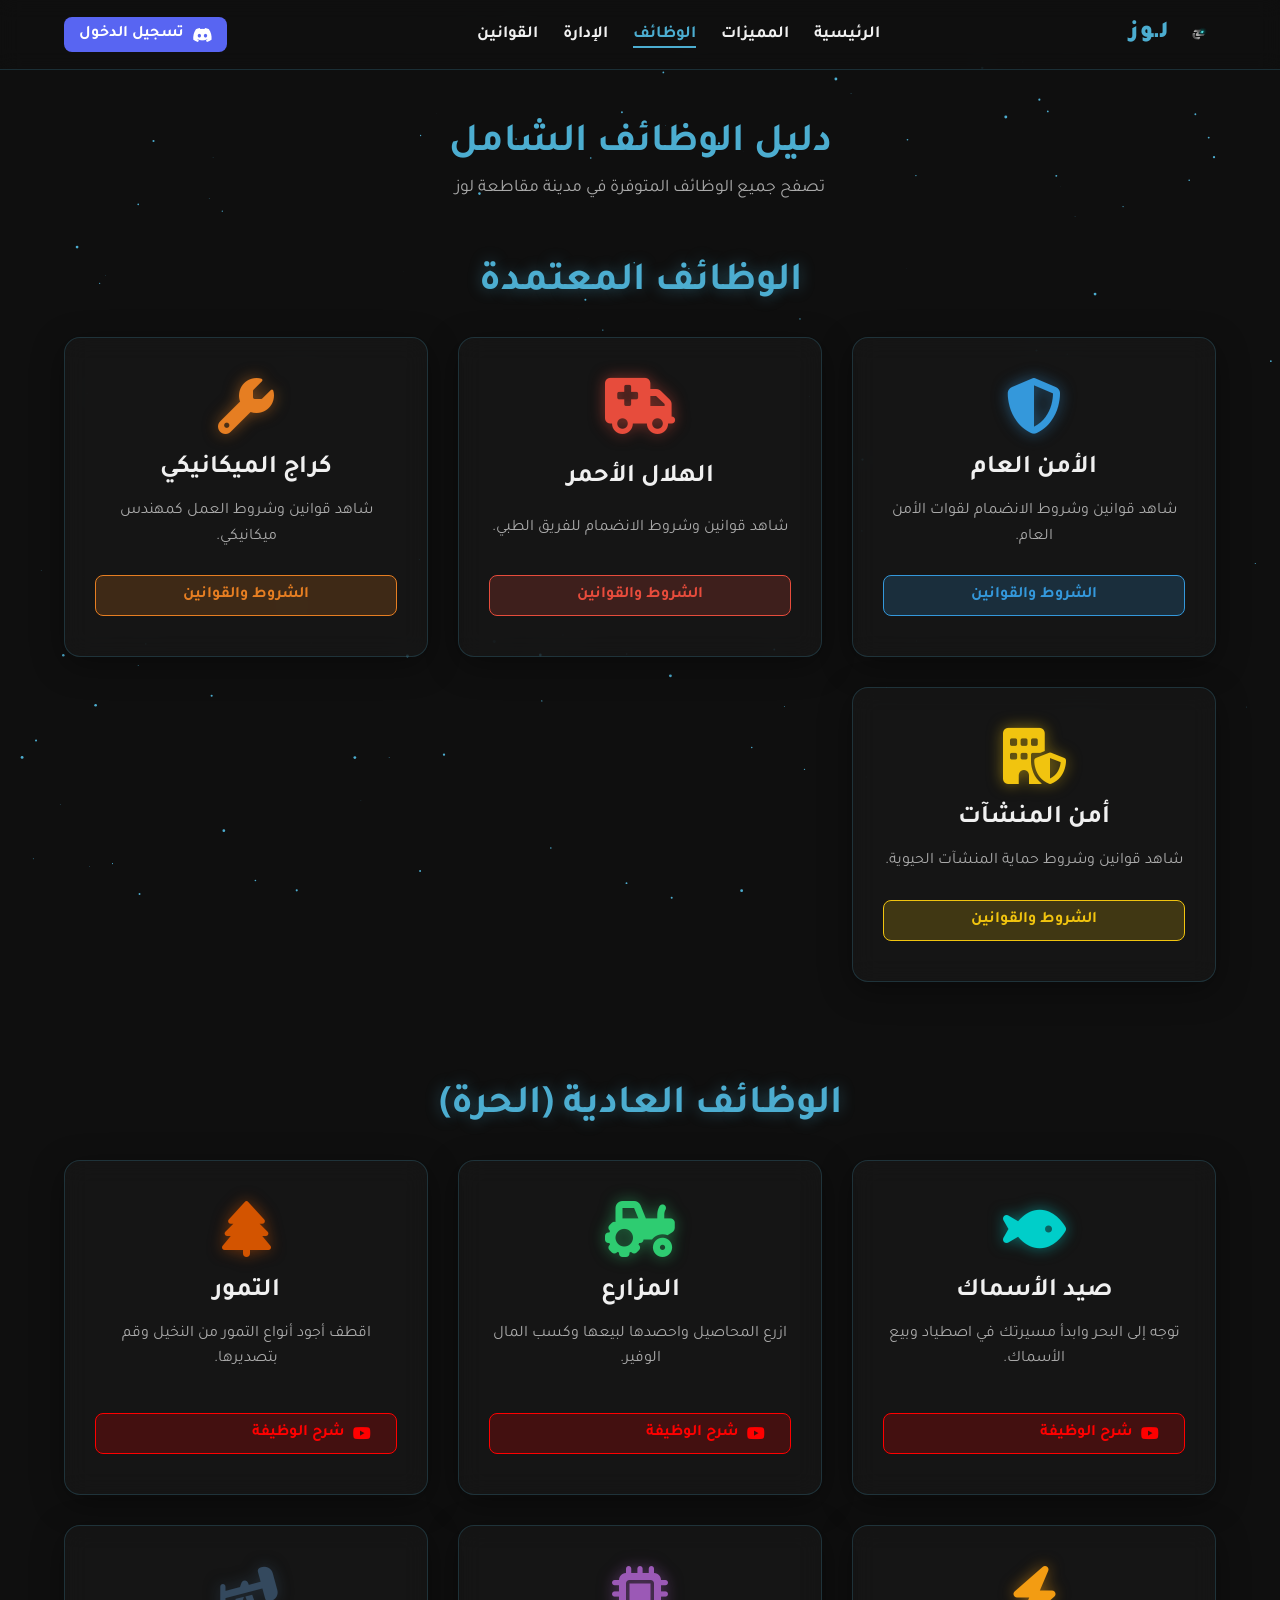
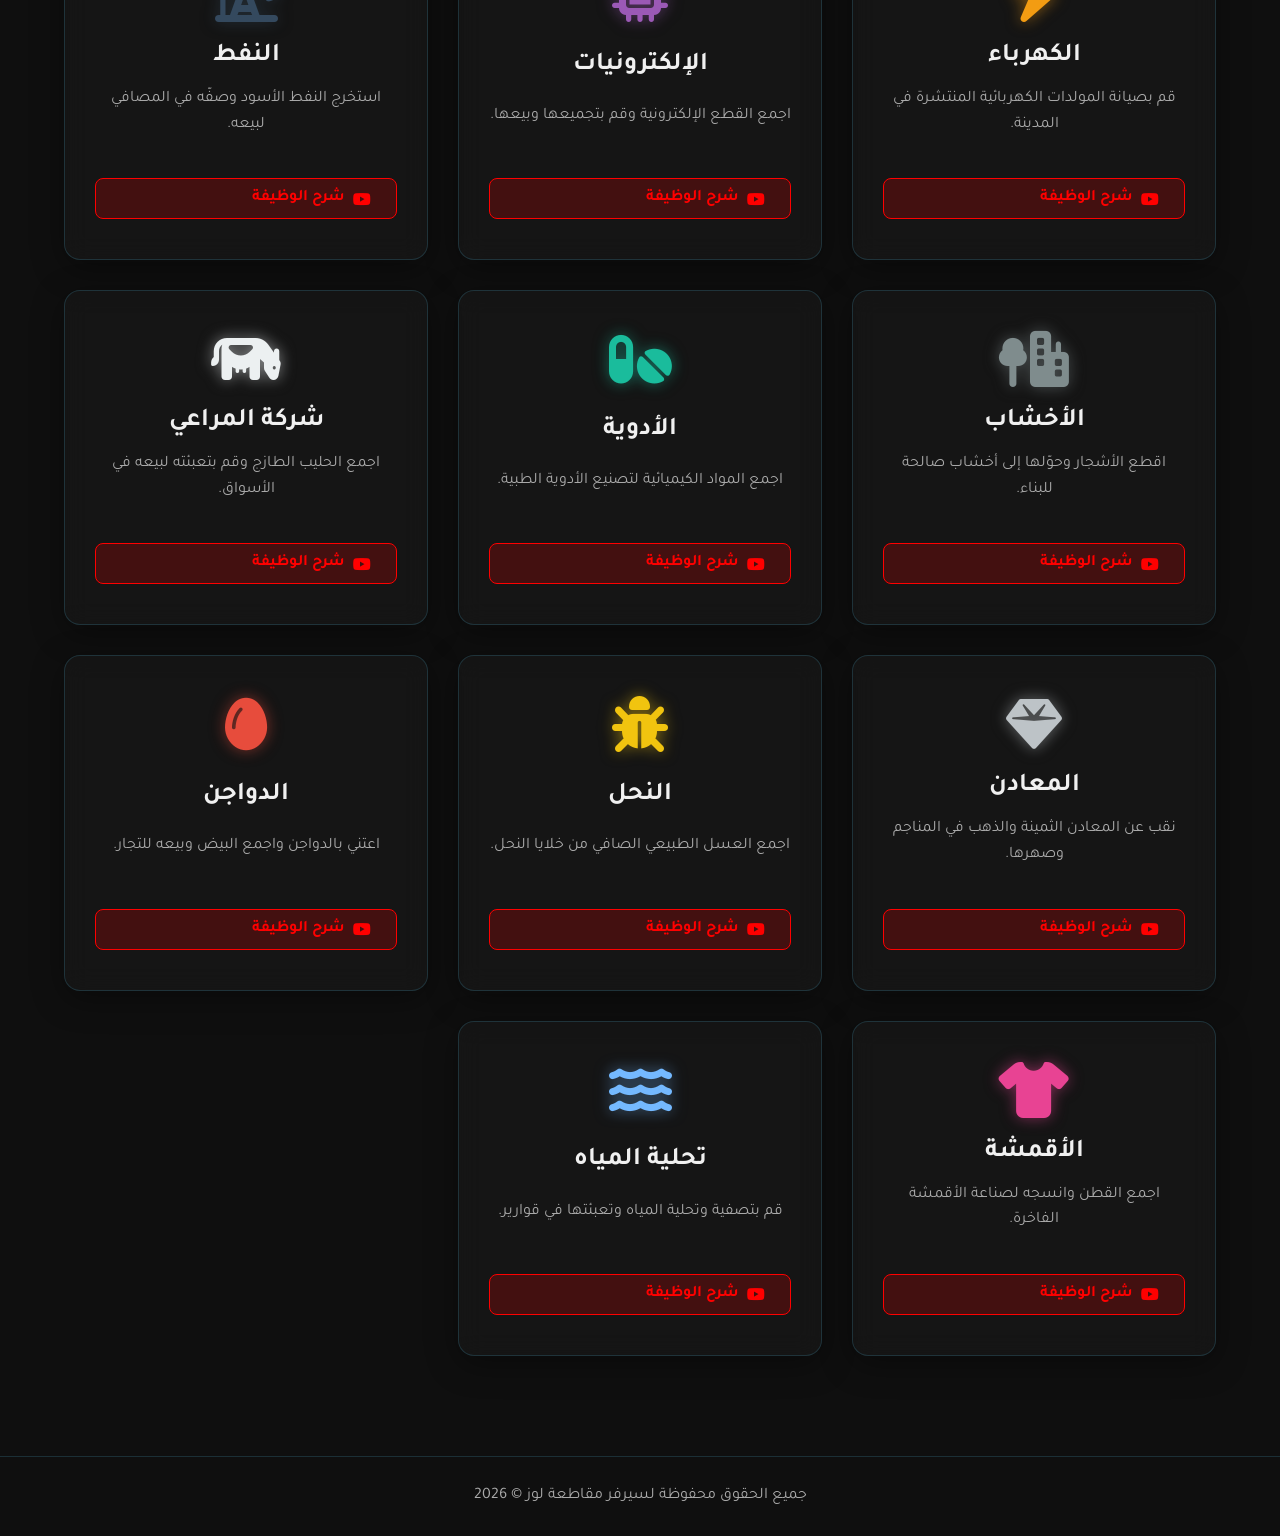
==== jobs.html @ 56bf6417 "Add files via upload" ====
﻿<!DOCTYPE html>
<html lang="ar" dir="rtl">

<head>
  <meta charset="UTF-8" />
  <meta name="viewport" content="width=device-width, initial-scale=1" />
  <title>دليل الوظائف | Loz Roleplay</title>
  <link rel="stylesheet" href="style.css" />
  <link href="https://fonts.googleapis.com/css2?family=Tajawal:wght@400;700;900&display=swap" rel="stylesheet" />
  <link rel="stylesheet" href="https://cdnjs.cloudflare.com/ajax/libs/font-awesome/6.4.0/css/all.min.css">
  <style>
    .jobs-page {
      padding: 120px 5% 50px;
      min-height: 100vh;
    }

    .jobs-section-title {
      font-size: 2.5rem;
      text-align: center;
      margin: 60px 0 30px;
      color: var(--primary-color);
      text-shadow: 0 0 15px rgba(76, 173, 208, 0.4);
    }

    .video-btn {
      background: rgba(255, 0, 0, 0.2);
      border: 1px solid #ff0000;
      color: #ff0000;
      padding: 10px 25px;
      border-radius: 8px;
      text-decoration: none;
      font-weight: bold;
      transition: all 0.3s;
      display: inline-flex;
      align-items: center;
      gap: 8px;
      margin-top: 15px;
    }

    .video-btn:hover {
      background: #ff0000;
      color: #fff;
      box-shadow: 0 5px 15px rgba(255, 0, 0, 0.4);
    }
  </style>
</head>

<body>


  <nav class="navbar" id="navbar">
    <div class="nav-brand" style="display: flex; align-items: center; gap: 10px;"><img src="logo/lozsmol.png" alt="Logo" style="height: 35px; border-radius: 50%;" />لـوز</div>
    <ul>
      <li><a href="index.html">الرئيسية</a></li>
      <li><a href="#features">المميزات</a></li>
      <li><a href="jobs.html" class="active">الوظائف</a></li>
      <li><a href="#admins">الإدارة</a></li>
      <li><a href="rules.html">القوانين</a></li>
    </ul>

    
    <div id="discord-auth" class="discord-auth">
      <a href="#" id="login-btn" class="discord-login-btn"><i class="fab fa-discord"></i> تسجيل الدخول</a>
      <div id="user-profile" class="user-profile" style="display: none;">
        <img id="user-avatar" src="" alt="Avatar" />
        <span id="user-name"></span>
        <button id="logout-btn" class="logout-btn"><i class="fas fa-sign-out-alt"></i></button>
      </div>
    </div>
  </nav>

  <canvas id="stars"></canvas>

  <div id="main">
    <section class="jobs-page">
      <h1 class="section-title reveal active">دليل الوظائف الشامل</h1>
      <p class="desc reveal active" style="text-align: center; margin-bottom: 50px;">تصفح جميع الوظائف المتوفرة في مدينة
        مقاطعة لوز</p>

      <!-- الوظائف المعتمدة -->
      <h2 class="jobs-section-title reveal active">الوظائف المعتمدة </h2>
      <div class="grid reveal active">
        <div class="faction-card glass">
          <i class="fas fa-shield-alt faction-icon police"></i>
          <h3>الأمن العام</h3>
          <p>شاهد قوانين وشروط الانضمام لقوات الأمن العام.</p>
          <a href="rules.html?tab=police" class="apply-btn police-btn">الشروط والقوانين</a>
        </div>

        <div class="faction-card glass">
          <i class="fas fa-ambulance faction-icon ems"></i>
          <h3>الهلال الأحمر</h3>
          <p>شاهد قوانين وشروط الانضمام للفريق الطبي.</p>
          <a href="rules.html?tab=ems" class="apply-btn ems-btn">الشروط والقوانين</a>
        </div>

        <div class="faction-card glass">
          <i class="fas fa-wrench faction-icon mechanic"></i>
          <h3>كراج الميكانيكي</h3>
          <p>شاهد قوانين وشروط العمل كمهندس ميكانيكي.</p>
          <a href="rules.html?tab=mechanic" class="apply-btn mechanic-btn">الشروط والقوانين</a>
        </div>

        <div class="faction-card glass">
          <i class="fas fa-building-shield faction-icon security"></i>
          <h3>أمن المنشآت</h3>
          <p>شاهد قوانين وشروط حماية المنشآت الحيوية.</p>
          <a href="rules.html?tab=security" class="apply-btn security-btn">الشروط والقوانين</a>
        </div>
      </div>

      <!-- الوظائف العادية -->
      <h2 class="jobs-section-title reveal active" style="margin-top: 100px;">الوظائف العادية (الحرة)</h2>
      <div class="grid reveal active">
        <!-- 1. السمك -->
        <div class="faction-card glass">
          <i class="fas fa-fish faction-icon fish"></i>
          <h3>صيد الأسماك</h3>
          <p>توجه إلى البحر وابدأ مسيرتك في اصطياد وبيع الأسماك.</p>
          <a href="YOUR_YOUTUBE_LINK_HERE" target="_blank" class="video-btn"><i class="fab fa-youtube"></i> شرح
            الوظيفة</a>
        </div>

        <!-- 2. المزارع -->
        <div class="faction-card glass">
          <i class="fas fa-tractor faction-icon farm"></i>
          <h3>المزارع</h3>
          <p>ازرع المحاصيل واحصدها لبيعها وكسب المال الوفير.</p>
          <a href="YOUR_YOUTUBE_LINK_HERE" target="_blank" class="video-btn"><i class="fab fa-youtube"></i> شرح
            الوظيفة</a>
        </div>

        <!-- 3. التمور -->
        <div class="faction-card glass">
          <i class="fas fa-tree faction-icon dates"></i>
          <h3>التمور</h3>
          <p>اقطف أجود أنواع التمور من النخيل وقم بتصديرها.</p>
          <a href="YOUR_YOUTUBE_LINK_HERE" target="_blank" class="video-btn"><i class="fab fa-youtube"></i> شرح
            الوظيفة</a>
        </div>

        <!-- 4. الكهرباء -->
        <div class="faction-card glass">
          <i class="fas fa-bolt faction-icon electricity"></i>
          <h3>الكهرباء</h3>
          <p>قم بصيانة المولدات الكهربائية المنتشرة في المدينة.</p>
          <a href="YOUR_YOUTUBE_LINK_HERE" target="_blank" class="video-btn"><i class="fab fa-youtube"></i> شرح
            الوظيفة</a>
        </div>

        <!-- 5. الإلكترونيات -->
        <div class="faction-card glass">
          <i class="fas fa-microchip faction-icon electronics"></i>
          <h3>الإلكترونيات</h3>
          <p>اجمع القطع الإلكترونية وقم بتجميعها وبيعها.</p>
          <a href="YOUR_YOUTUBE_LINK_HERE" target="_blank" class="video-btn"><i class="fab fa-youtube"></i> شرح
            الوظيفة</a>
        </div>

        <!-- 6. النفط -->
        <div class="faction-card glass">
          <i class="fas fa-oil-well faction-icon oil"></i>
          <h3>النفط</h3>
          <p>استخرج النفط الأسود وصفّه في المصافي لبيعه.</p>
          <a href="YOUR_YOUTUBE_LINK_HERE" target="_blank" class="video-btn"><i class="fab fa-youtube"></i> شرح
            الوظيفة</a>
        </div>

        <!-- 7. الأخشاب -->
        <div class="faction-card glass">
          <i class="fas fa-tree-city faction-icon wood"></i>
          <h3>الأخشاب</h3>
          <p>اقطع الأشجار وحوّلها إلى أخشاب صالحة للبناء.</p>
          <a href="YOUR_YOUTUBE_LINK_HERE" target="_blank" class="video-btn"><i class="fab fa-youtube"></i> شرح
            الوظيفة</a>
        </div>

        <!-- 8. الأدوية -->
        <div class="faction-card glass">
          <i class="fas fa-pills faction-icon medicine"></i>
          <h3>الأدوية</h3>
          <p>اجمع المواد الكيميائية لتصنيع الأدوية الطبية.</p>
          <a href="YOUR_YOUTUBE_LINK_HERE" target="_blank" class="video-btn"><i class="fab fa-youtube"></i> شرح
            الوظيفة</a>
        </div>

        <!-- 9. المراعي -->
        <div class="faction-card glass">
          <i class="fas fa-cow faction-icon almarai"></i>
          <h3>شركة المراعي</h3>
          <p>اجمع الحليب الطازج وقم بتعبئته لبيعه في الأسواق.</p>
          <a href="YOUR_YOUTUBE_LINK_HERE" target="_blank" class="video-btn"><i class="fab fa-youtube"></i> شرح
            الوظيفة</a>
        </div>

        <!-- 10. المعادن -->
        <div class="faction-card glass">
          <i class="fas fa-gem faction-icon minerals"></i>
          <h3>المعادن</h3>
          <p>نقب عن المعادن الثمينة والذهب في المناجم وصهرها.</p>
          <a href="YOUR_YOUTUBE_LINK_HERE" target="_blank" class="video-btn"><i class="fab fa-youtube"></i> شرح
            الوظيفة</a>
        </div>

        <!-- 11. النحل -->
        <div class="faction-card glass">
          <i class="fas fa-bug faction-icon bees"></i>
          <h3>النحل</h3>
          <p>اجمع العسل الطبيعي الصافي من خلايا النحل.</p>
          <a href="YOUR_YOUTUBE_LINK_HERE" target="_blank" class="video-btn"><i class="fab fa-youtube"></i> شرح
            الوظيفة</a>
        </div>

        <!-- 12. الدواجن -->
        <div class="faction-card glass">
          <i class="fas fa-egg faction-icon poultry"></i>
          <h3>الدواجن</h3>
          <p>اعتني بالدواجن واجمع البيض وبيعه للتجار.</p>
          <a href="YOUR_YOUTUBE_LINK_HERE" target="_blank" class="video-btn"><i class="fab fa-youtube"></i> شرح
            الوظيفة</a>
        </div>

        <!-- 13. الأقمشة -->
        <div class="faction-card glass">
          <i class="fas fa-shirt faction-icon fabrics"></i>
          <h3>الأقمشة</h3>
          <p>اجمع القطن وانسجه لصناعة الأقمشة الفاخرة.</p>
          <a href="YOUR_YOUTUBE_LINK_HERE" target="_blank" class="video-btn"><i class="fab fa-youtube"></i> شرح
            الوظيفة</a>
        </div>

        <!-- 14. تحلية المياه -->
        <div class="faction-card glass">
          <i class="fas fa-water faction-icon water"></i>
          <h3>تحلية المياه</h3>
          <p>قم بتصفية وتحلية المياه وتعبئتها في قوارير.</p>
          <a href="YOUR_YOUTUBE_LINK_HERE" target="_blank" class="video-btn"><i class="fab fa-youtube"></i> شرح
            الوظيفة</a>
        </div>

      </div>
    </section>

    
    <footer>
      <p>جميع الحقوق محفوظة لسيرفر مقاطعة لوز &copy; 2026</p>
    </footer>
  </div>

  <script src="script.js"></script>
</body>

</html>
---- style.css ----
﻿/* Google Fonts */
@import url('https://fonts.googleapis.com/css2?family=Tajawal:wght@400;700;900&display=swap');

:root {
  --primary-color: #4cadd0;
  --primary-hover: #5dbfe2;
  --bg-color: #0f0f0f;
  --glass-bg: rgba(25, 25, 25, 0.6);
  --glass-border: rgba(76, 173, 208, 0.2);
  --text-light: #f0f0f0;
  --text-muted: #aaaaaa;
}

* {
  margin: 0;
  padding: 0;
  box-sizing: border-box;
}

body {
  font-family: 'Tajawal', sans-serif;
  background-color: var(--bg-color);
  color: var(--text-light);
  direction: rtl;
  overflow-x: hidden;
  position: relative;
  scroll-behavior: smooth;
}

/* Scrollbar */
::-webkit-scrollbar {
  width: 10px;
}
::-webkit-scrollbar-track {
  background: var(--bg-color);
}
::-webkit-scrollbar-thumb {
  background: var(--primary-color);
  border-radius: 5px;
}

/* Splash Screen */
#splash {
  position: fixed;
  background-color: var(--bg-color);
  color: var(--primary-color);
  width: 100%;
  height: 100vh;
  display: flex;
  flex-direction: column;
  justify-content: center;
  align-items: center;
  z-index: 9999;
  transition: opacity 0.5s ease;
}

.loader {
  width: 50px;
  height: 50px;
  border: 4px solid var(--glass-border);
  border-top: 4px solid var(--primary-color);
  border-radius: 50%;
  animation: spin 1s linear infinite;
  margin-bottom: 20px;
}

@keyframes spin {
  0% { transform: rotate(0deg); }
  100% { transform: rotate(360deg); }
}

/* Background Stars */
#stars {
  position: fixed;
  top: 0;
  left: 0;
  width: 100%;
  height: 100vh;
  z-index: -1;
}

/* Glassmorphism Classes */
.glass {
  background: var(--glass-bg);
  backdrop-filter: blur(12px);
  -webkit-backdrop-filter: blur(12px);
  border: 1px solid var(--glass-border);
  box-shadow: 0 8px 32px 0 rgba(0, 0, 0, 0.37);
  border-radius: 16px;
}

/* Navbar */
.navbar {
  position: fixed;
  top: 0;
  left: 0;
  width: 100%;
  height: 70px;
  display: flex;
  justify-content: space-between;
  align-items: center;
  padding: 0 5%;
  z-index: 1000;
  background: rgba(15, 15, 15, 0.8);
  backdrop-filter: blur(10px);
  border-bottom: 1px solid var(--glass-border);
  transition: all 0.3s ease;
}

.nav-brand {
  font-size: 24px;
  font-weight: 900;
  color: var(--primary-color);
  letter-spacing: 2px;
}

.navbar ul {
  list-style: none;
  display: flex;
  gap: 25px;
}

.navbar ul li a {
  color: var(--text-light);
  text-decoration: none;
  font-size: 17px;
  font-weight: 700;
  position: relative;
  padding: 5px 0;
  transition: color 0.3s;
}

.navbar ul li a:hover, .navbar ul li a.active {
  color: var(--primary-color);
}

.navbar ul li a::after {
  content: "";
  position: absolute;
  bottom: 0;
  right: 0;
  width: 0;
  height: 2px;
  background-color: var(--primary-color);
  transition: width 0.3s ease;
}

.navbar ul li a:hover::after,
.navbar ul li a.active::after {
  width: 100%;
  left: 0;
}

/* Music Button */
.music-btn {
  position: fixed;
  bottom: 30px;
  right: 30px;
  width: 50px;
  height: 50px;
  border-radius: 50%;
  background: var(--primary-color);
  color: #000;
  border: none;
  font-size: 20px;
  cursor: pointer;
  z-index: 1000;
  box-shadow: 0 0 15px rgba(76, 173, 208, 0.5);
  transition: transform 0.3s, box-shadow 0.3s;
}

.music-btn:hover {
  transform: scale(1.1);
  box-shadow: 0 0 25px rgba(76, 173, 208, 0.8);
}

/* Landing Section */
.landing {
  min-height: 100vh;
  display: flex;
  align-items: center;
  justify-content: center;
  text-align: center;
  padding: 100px 20px 50px;
  position: relative;
}

.gfi-logo {
  max-width: 220px;
  margin-bottom: 30px;
  border-radius: 20px;
}

.pulse-glow {
  animation: pulse 2s infinite;
}

@keyframes pulse {
  0% { box-shadow: 0 0 0 0 rgba(76, 173, 208, 0.4); }
  70% { box-shadow: 0 0 0 20px rgba(76, 173, 208, 0); }
  100% { box-shadow: 0 0 0 0 rgba(76, 173, 208, 0); }
}

.glitch {
  font-size: 4rem;
  font-weight: 900;
  color: var(--primary-color);
  margin-bottom: 20px;
  position: relative;
  text-shadow: 0 0 10px rgba(76, 173, 208, 0.5);
}

.subtitle {
  font-size: 1.2rem;
  color: var(--text-muted);
  max-width: 600px;
  margin: 0 auto 40px;
  line-height: 1.8;
}

.buttons {
  display: flex;
  gap: 20px;
  justify-content: center;
  flex-wrap: wrap;
}

.discord-btn, .play-btn {
  padding: 15px 35px;
  border-radius: 12px;
  font-weight: bold;
  font-size: 1.1rem;
  text-decoration: none;
  transition: all 0.3s ease;
  display: inline-flex;
  align-items: center;
  gap: 10px;
}

.discord-btn {
  background: #5865F2;
  color: white;
  box-shadow: 0 5px 15px rgba(88, 101, 242, 0.4);
}

.discord-btn:hover {
  background: #4752C4;
  transform: translateY(-3px);
  box-shadow: 0 8px 25px rgba(88, 101, 242, 0.6);
}

.play-btn {
  background: var(--primary-color);
  color: #000;
  box-shadow: 0 5px 15px rgba(76, 173, 208, 0.4);
}

.play-btn:hover {
  background: var(--primary-hover);
  transform: translateY(-3px);
  box-shadow: 0 8px 25px rgba(76, 173, 208, 0.6);
}

/* Common Section Styles */
section {
  padding: 80px 5%;
}

.section-title {
  text-align: center;
  font-size: 2.5rem;
  color: var(--primary-color);
  margin-bottom: 10px;
}

.desc {
  text-align: center;
  color: var(--text-muted);
  margin-bottom: 50px;
  font-size: 1.1rem;
}

.grid {
  display: grid;
  grid-template-columns: repeat(auto-fit, minmax(300px, 1fr));
  gap: 30px;
  max-width: 1200px;
  margin: 0 auto;
}

/* Features */
.feature-card {
  padding: 40px 30px;
  text-align: center;
  transition: transform 0.4s ease;
}

.feature-card i {
  font-size: 3rem;
  color: var(--primary-color);
  margin-bottom: 20px;
}

.feature-card h3 {
  font-size: 1.5rem;
  margin-bottom: 15px;
  color: var(--text-light);
}

.feature-card p {
  color: var(--text-muted);
  line-height: 1.6;
}

.feature-card:hover {
  transform: translateY(-10px);
  border-color: var(--primary-color);
  box-shadow: 0 10px 30px rgba(76, 173, 208, 0.2);
}

/* Admins */
.admin-card {
  padding: 30px;
  text-align: center;
  transition: transform 0.4s ease;
}

.admin-card:hover {
  transform: translateY(-10px);
  border-color: var(--primary-color);
}

.img-container {
  width: 120px;
  height: 120px;
  margin: 0 auto 20px;
  border-radius: 50%;
  padding: 4px;
  background: linear-gradient(45deg, var(--primary-color), transparent);
}

.admin-card img {
  width: 100%;
  height: 100%;
  border-radius: 50%;
  object-fit: cover;
  border: 2px solid var(--bg-color);
}

.admin-card h3 {
  font-size: 1.4rem;
  margin-bottom: 10px;
}

.role {
  display: inline-block;
  padding: 5px 15px;
  border-radius: 20px;
  font-size: 0.9rem;
  font-weight: bold;
}

.role.owner {
  background: rgba(76, 173, 208, 0.2);
  color: var(--primary-color);
}

.role.co-owner {
  background: rgba(255, 255, 255, 0.1);
  color: var(--text-light);
}

/* Navbar Discord Auth */
.discord-auth {
  display: flex;
  align-items: center;
}

.discord-login-btn {
  background: #5865F2;
  color: white;
  padding: 8px 15px;
  border-radius: 8px;
  text-decoration: none;
  font-weight: bold;
  display: flex;
  align-items: center;
  gap: 8px;
  transition: all 0.3s ease;
}

.discord-login-btn:hover {
  background: #4752C4;
  box-shadow: 0 4px 15px rgba(88, 101, 242, 0.4);
}

.user-profile {
  display: flex;
  align-items: center;
  gap: 10px;
  background: rgba(15, 15, 15, 0.5);
  padding: 5px 10px;
  border-radius: 20px;
  border: 1px solid var(--glass-border);
}

#user-avatar {
  width: 30px;
  height: 30px;
  border-radius: 50%;
  border: 1px solid var(--primary-color);
}

#user-name {
  color: #fff;
  font-weight: bold;
  font-size: 0.9rem;
}

.logout-btn {
  background: none;
  border: none;
  color: #e74c3c;
  cursor: pointer;
  font-size: 1.1rem;
  transition: color 0.3s;
}

.logout-btn:hover {
  color: #c0392b;
}

/* Factions Section */
.faction-card {
  padding: 40px 30px;
  text-align: center;
  transition: transform 0.4s ease;
  display: flex;
  flex-direction: column;
  justify-content: space-between;
}

.faction-card:hover {
  transform: translateY(-10px);
}

.faction-icon {
  font-size: 3.5rem;
  margin-bottom: 20px;
}

.faction-icon.police { color: #3498db; text-shadow: 0 0 15px rgba(52, 152, 219, 0.5); }
.faction-icon.ems { color: #e74c3c; text-shadow: 0 0 15px rgba(231, 76, 60, 0.5); }
.faction-icon.mechanic { color: #e67e22; text-shadow: 0 0 15px rgba(230, 126, 34, 0.5); }
.faction-icon.security { color: #f1c40f; text-shadow: 0 0 15px rgba(241, 196, 15, 0.5); }
.faction-icon.fish { color: #00cec9; text-shadow: 0 0 15px rgba(0, 206, 201, 0.5); }
.faction-icon.farm { color: #2ecc71; text-shadow: 0 0 15px rgba(46, 204, 113, 0.5); }
.faction-icon.dates { color: #d35400; text-shadow: 0 0 15px rgba(211, 84, 0, 0.5); }
.faction-icon.electricity { color: #f39c12; text-shadow: 0 0 15px rgba(243, 156, 18, 0.5); }
.faction-icon.electronics { color: #9b59b6; text-shadow: 0 0 15px rgba(155, 89, 182, 0.5); }
.faction-icon.oil { color: #34495e; text-shadow: 0 0 15px rgba(52, 73, 94, 0.5); }
.faction-icon.wood { color: #7f8c8d; text-shadow: 0 0 15px rgba(127, 140, 141, 0.5); }
.faction-icon.medicine { color: #1abc9c; text-shadow: 0 0 15px rgba(26, 188, 156, 0.5); }
.faction-icon.almarai { color: #ecf0f1; text-shadow: 0 0 15px rgba(236, 240, 241, 0.5); }
.faction-icon.minerals { color: #bdc3c7; text-shadow: 0 0 15px rgba(189, 195, 199, 0.5); }
.faction-icon.bees { color: #f1c40f; text-shadow: 0 0 15px rgba(241, 196, 15, 0.5); }
.faction-icon.poultry { color: #e74c3c; text-shadow: 0 0 15px rgba(231, 76, 60, 0.5); }
.faction-icon.fabrics { color: #e84393; text-shadow: 0 0 15px rgba(232, 67, 147, 0.5); }
.faction-icon.water { color: #74b9ff; text-shadow: 0 0 15px rgba(116, 185, 255, 0.5); }

.faction-card h3 {
  font-size: 1.6rem;
  margin-bottom: 15px;
}

.faction-card p {
  color: var(--text-muted);
  margin-bottom: 25px;
  line-height: 1.6;
}

.apply-btn {
  padding: 10px 25px;
  border-radius: 8px;
  text-decoration: none;
  font-weight: bold;
  color: #fff;
  transition: all 0.3s;
  display: inline-block;
}

.police-btn { background: rgba(52, 152, 219, 0.2); border: 1px solid #3498db; color: #3498db; }
.police-btn:hover { background: #3498db; color: #fff; box-shadow: 0 5px 15px rgba(52, 152, 219, 0.4); }

.ems-btn { background: rgba(231, 76, 60, 0.2); border: 1px solid #e74c3c; color: #e74c3c; }
.ems-btn:hover { background: #e74c3c; color: #fff; box-shadow: 0 5px 15px rgba(231, 76, 60, 0.4); }

.mechanic-btn { background: rgba(230, 126, 34, 0.2); border: 1px solid #e67e22; color: #e67e22; }
.mechanic-btn:hover { background: #e67e22; color: #fff; box-shadow: 0 5px 15px rgba(230, 126, 34, 0.4); }

.security-btn { background: rgba(241, 196, 15, 0.2); border: 1px solid #f1c40f; color: #f1c40f; }
.security-btn:hover { background: #f1c40f; color: #000; box-shadow: 0 5px 15px rgba(241, 196, 15, 0.4); }

/* Gallery Section */
.gallery {
  background: rgba(15, 15, 15, 0.5);
}

.slider-container {
  position: relative;
  max-width: 900px;
  margin: 0 auto;
  overflow: hidden;
  border-radius: 16px;
  border: 1px solid var(--glass-border);
  box-shadow: 0 10px 30px rgba(0,0,0,0.5);
}

.slider {
  display: flex;
  transition: transform 0.5s ease-in-out;
}

.slider img {
  width: 100%;
  height: 500px;
  object-fit: cover;
  flex-shrink: 0;
}

.slider-btn {
  position: absolute;
  top: 50%;
  transform: translateY(-50%);
  background: var(--glass-bg);
  color: var(--primary-color);
  border: 1px solid var(--primary-color);
  width: 50px;
  height: 50px;
  border-radius: 50%;
  font-size: 1.5rem;
  cursor: pointer;
  z-index: 10;
  transition: all 0.3s;
  display: flex;
  align-items: center;
  justify-content: center;
  backdrop-filter: blur(5px);
}

.slider-btn:hover {
  background: var(--primary-color);
  color: #000;
}

.slider-btn.prev { right: 20px; }
.slider-btn.next { left: 20px; }

/* Footer */
footer {
  text-align: center;
  padding: 30px;
  border-top: 1px solid var(--glass-border);
  margin-top: 50px;
  color: var(--text-muted);
}

/* Reveal Animation Class */
.reveal {
  opacity: 0;
  transform: translateY(50px);
  transition: all 0.8s ease;
}

.reveal.active {
  opacity: 1;
  transform: translateY(0);
}

/* Responsive */
@media (max-width: 768px) {
  .navbar ul {
    display: none; /* Can add hamburger menu later if needed */
  }
  .glitch { font-size: 2.5rem; }
  .subtitle { font-size: 1rem; }
}
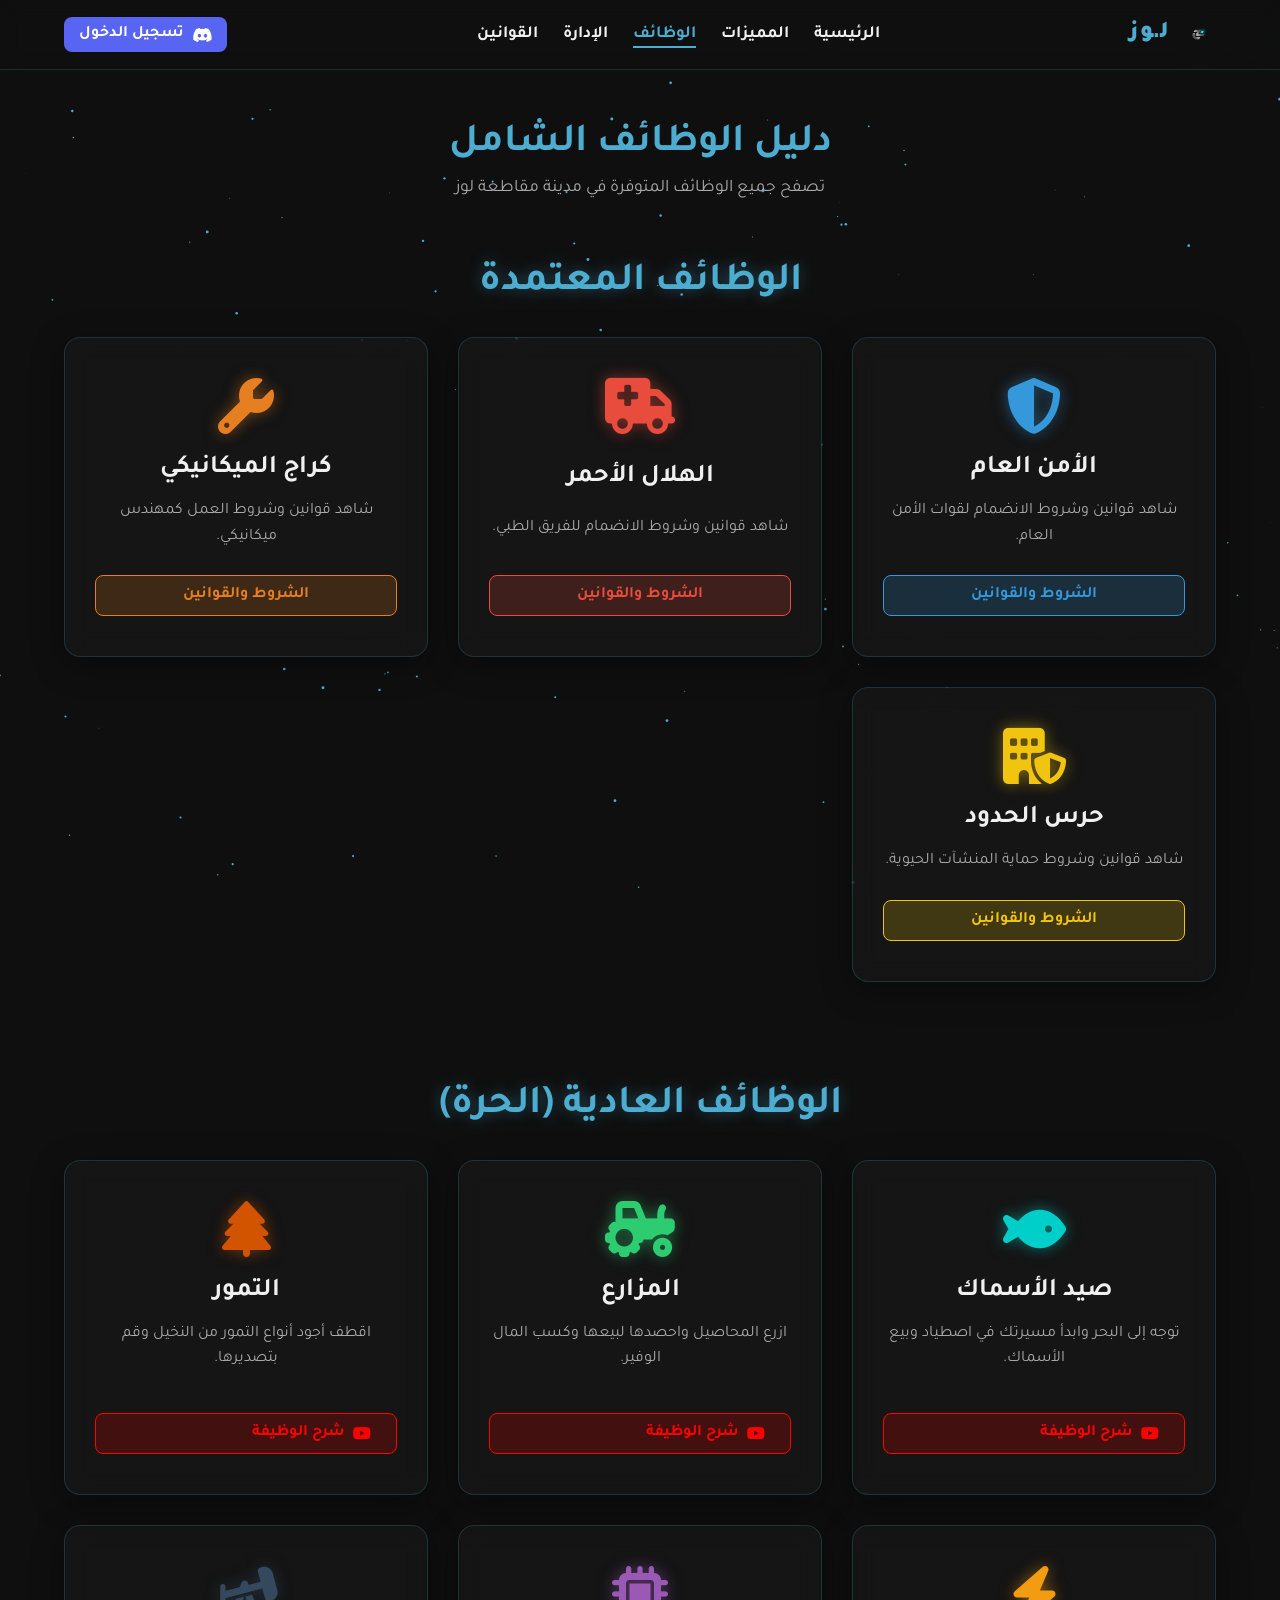
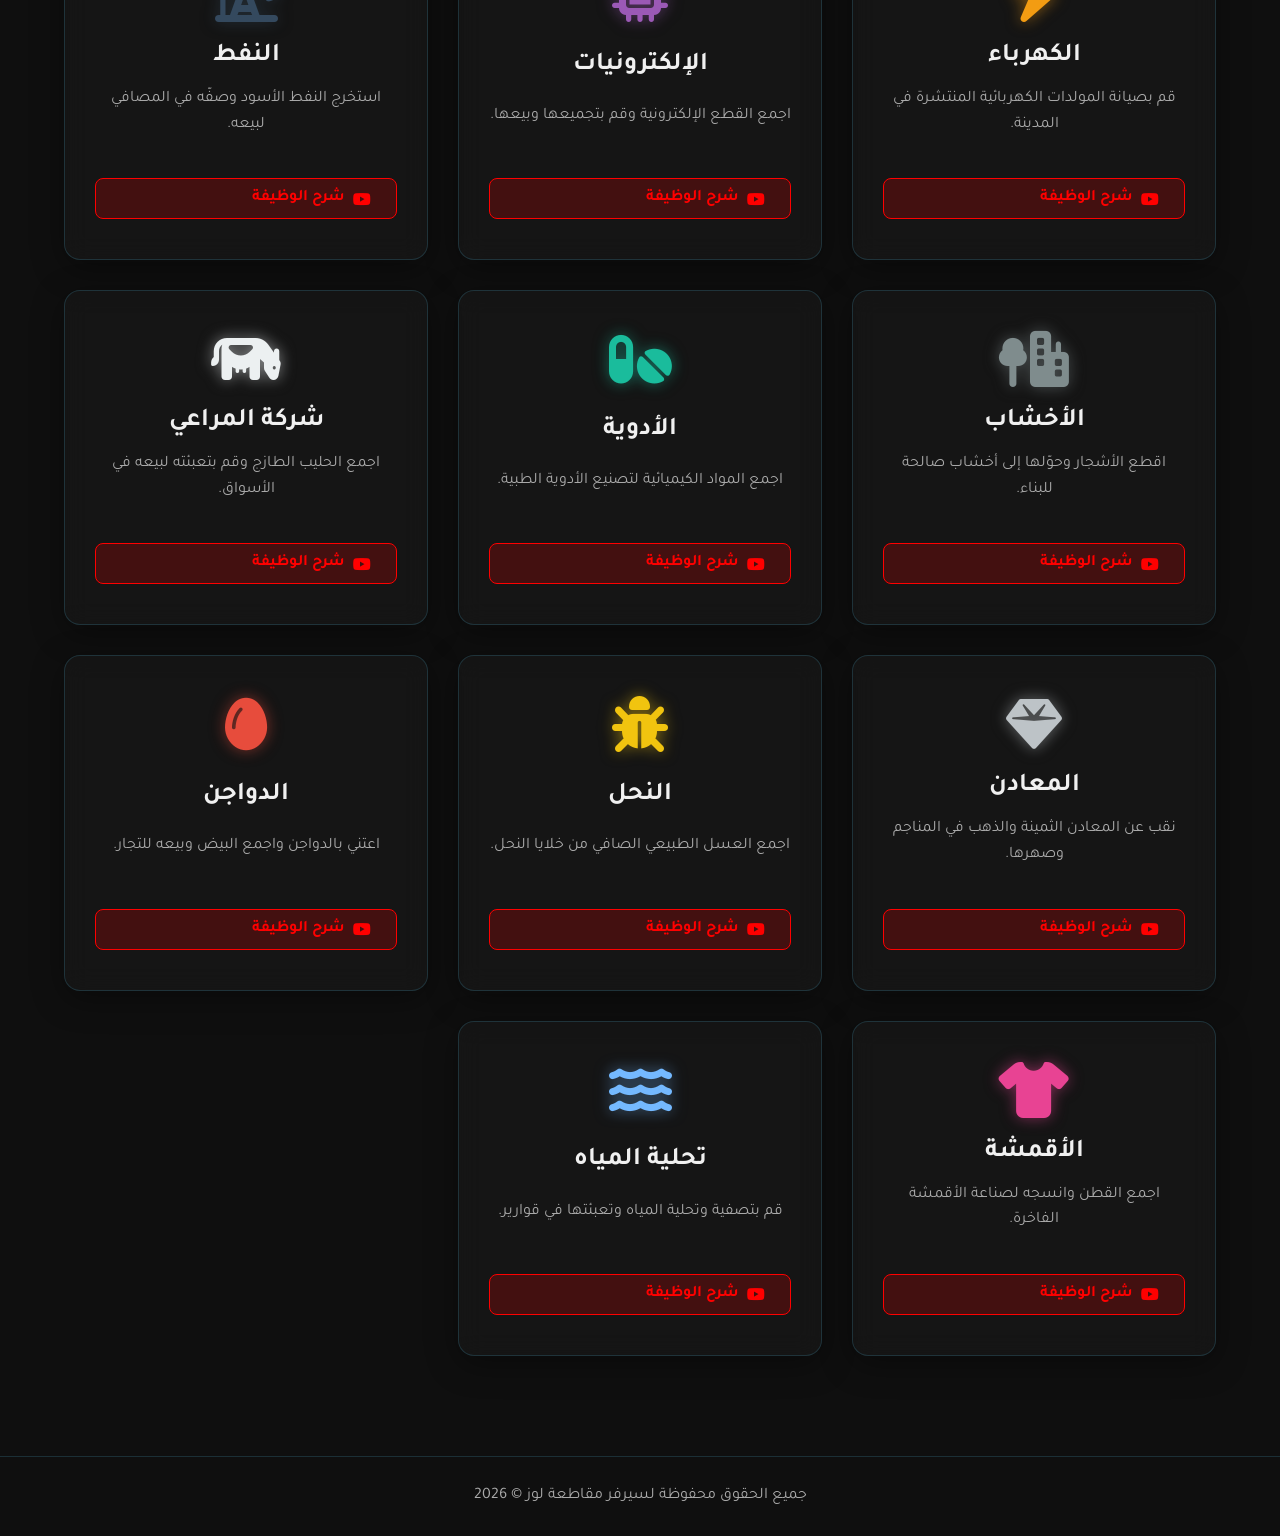
==== commit f98dc172: "Change title from 'أمن المنشآت' to 'حرس الحدود'" ====
--- a/jobs.html
+++ b/jobs.html
@@ -103,7 +103,7 @@
 
         <div class="faction-card glass">
           <i class="fas fa-building-shield faction-icon security"></i>
-          <h3>أمن المنشآت</h3>
+          <h3>حرس الحدود</h3>
           <p>شاهد قوانين وشروط حماية المنشآت الحيوية.</p>
           <a href="rules.html?tab=security" class="apply-btn security-btn">الشروط والقوانين</a>
         </div>
@@ -250,4 +250,4 @@
   <script src="script.js"></script>
 </body>
 
-</html>+</html>
